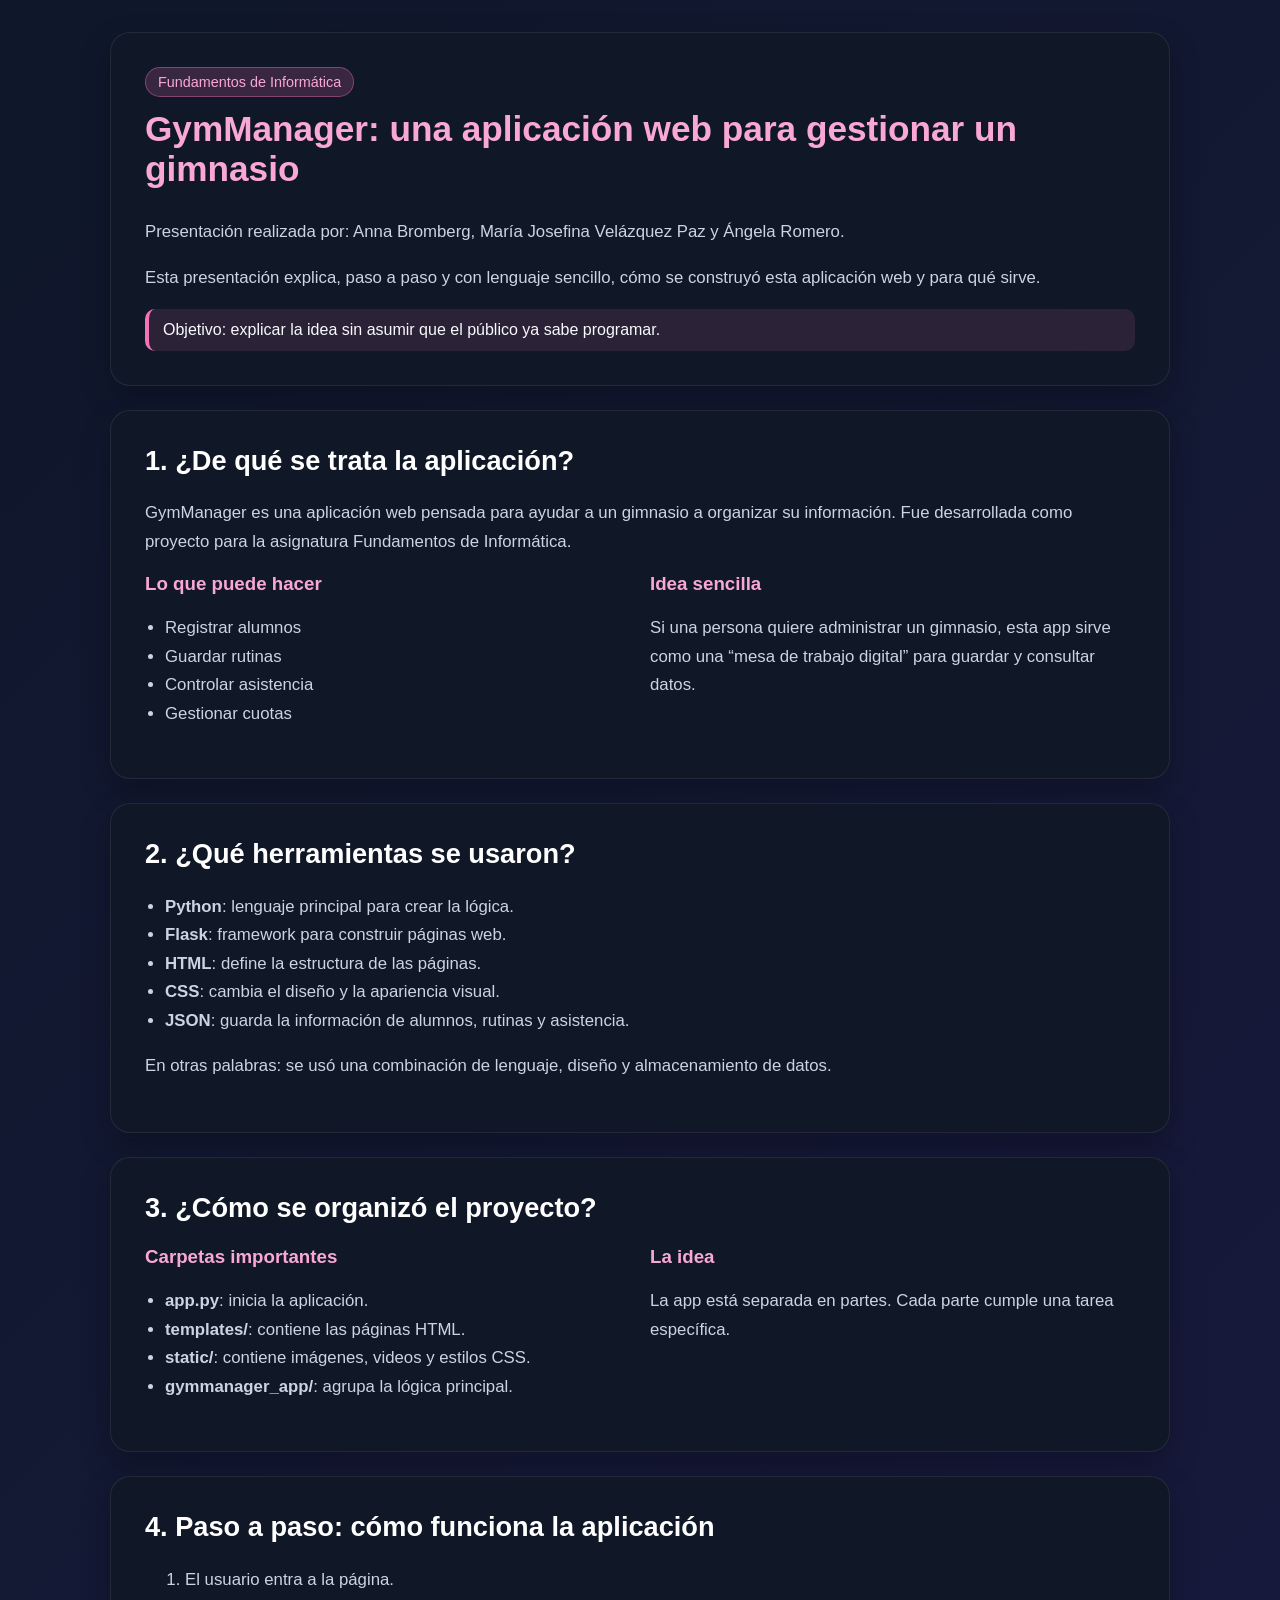
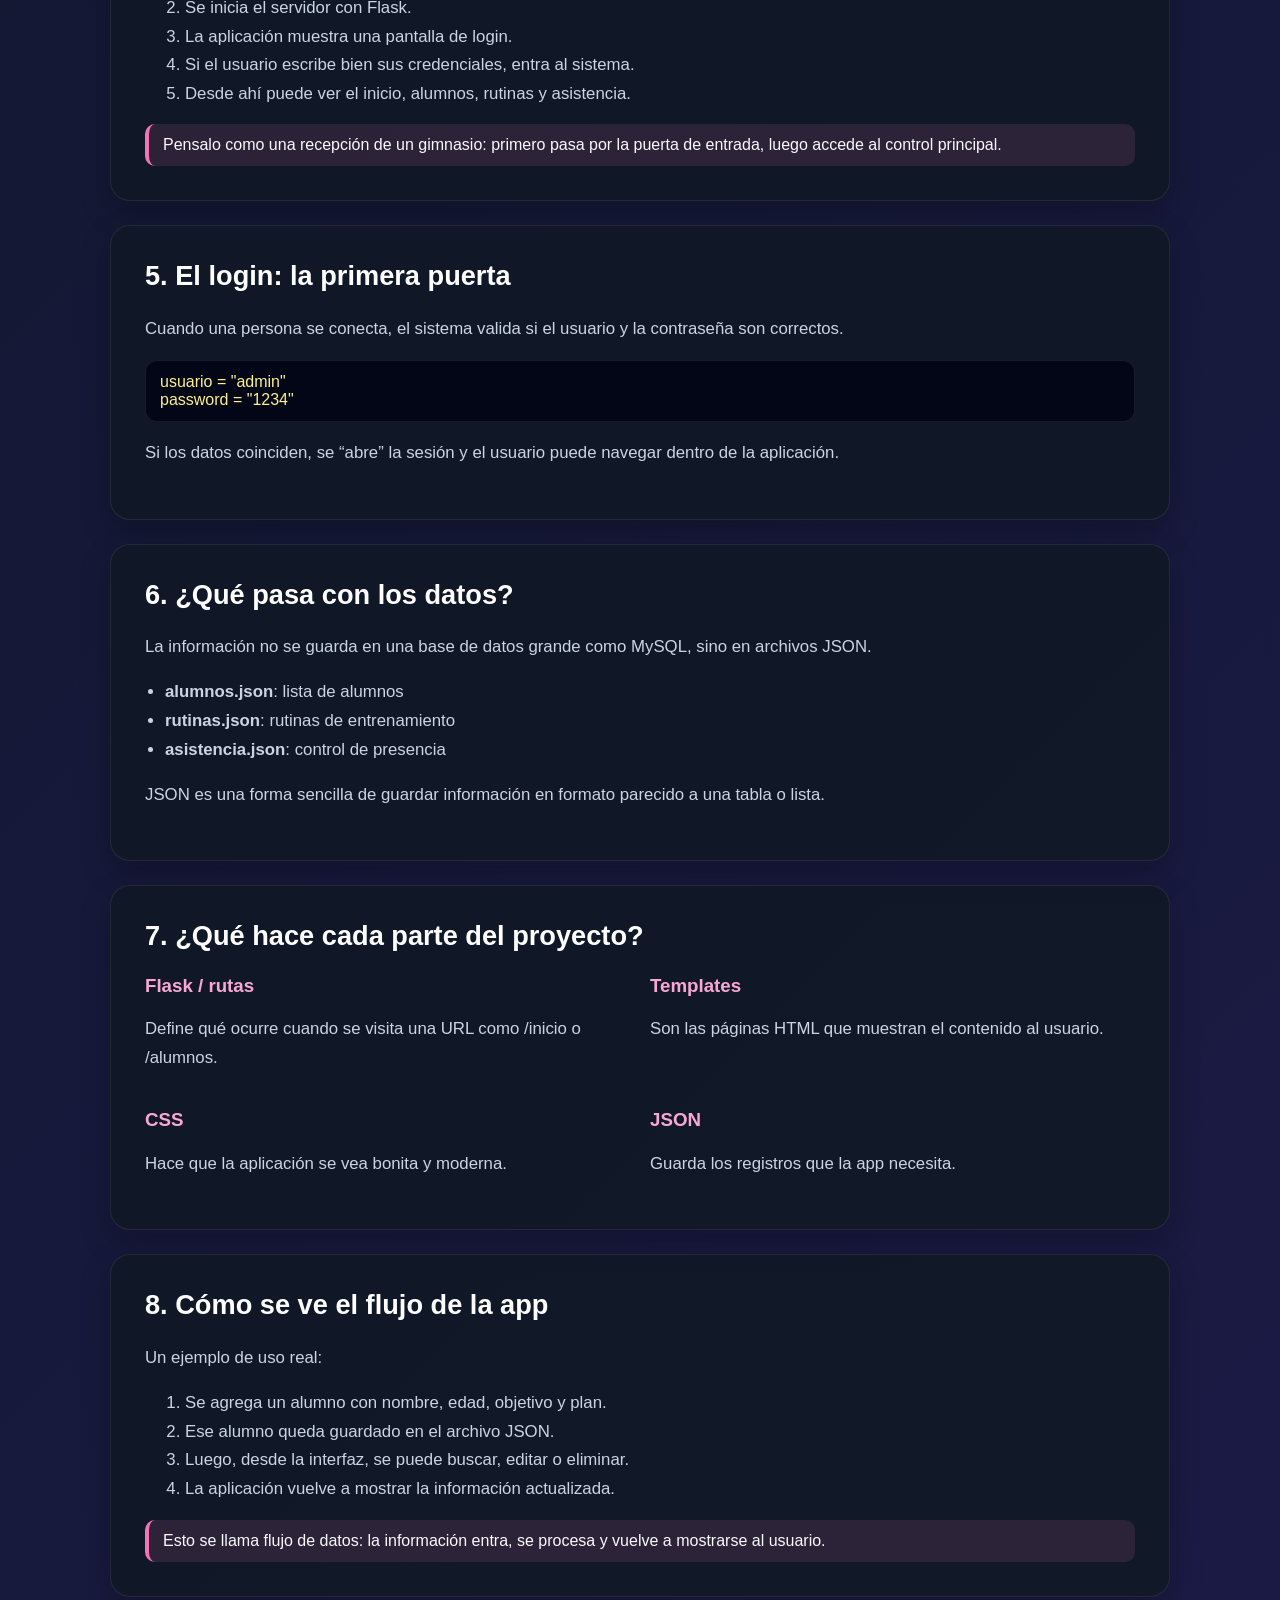
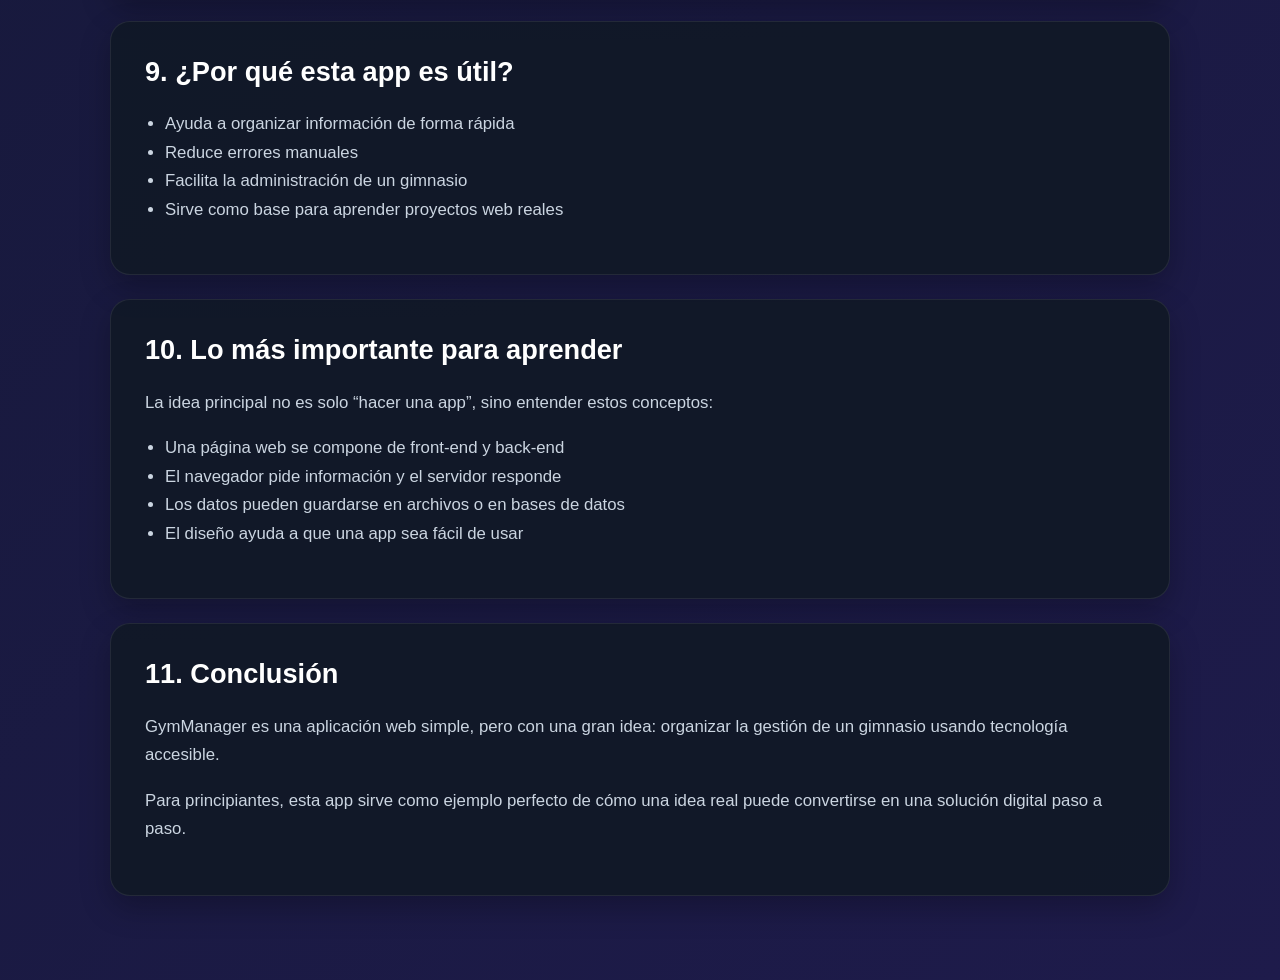
==== presentacion/index.html @ 90b8ef3d "Presentacion" ====
<!DOCTYPE html>
<html lang="es">
<head>
  <meta charset="UTF-8" />
  <meta name="viewport" content="width=device-width, initial-scale=1.0" />
  <title>Presentación GymManager para principiantes</title>
  <style>
    :root {
      --bg: #0f172a;
      --panel: #111827;
      --accent: #f472b6;
      --accent2: #f9a8d4;
      --text: #f8fafc;
      --muted: #cbd5e1;
      --card: #1f2937;
    }

    * { box-sizing: border-box; }
    body {
      margin: 0;
      font-family: Arial, Helvetica, sans-serif;
      background: linear-gradient(135deg, #0f172a, #1e1b4b);
      color: var(--text);
      min-height: 100vh;
    }

    .wrap {
      max-width: 1100px;
      margin: 0 auto;
      padding: 32px 20px 60px;
    }

    .slide {
      background: rgba(17, 24, 39, 0.92);
      border: 1px solid rgba(255,255,255,0.08);
      border-radius: 20px;
      padding: 34px;
      margin-bottom: 24px;
      box-shadow: 0 12px 30px rgba(0,0,0,0.25);
    }

    h1, h2, h3 { margin-top: 0; }
    h1 { font-size: 2.2rem; color: var(--accent2); }
    h2 { font-size: 1.7rem; color: #fff; }
    h3 { color: var(--accent2); }
    p, li { color: var(--muted); line-height: 1.7; font-size: 1.05rem; }
    ul { padding-left: 20px; }
    .pill {
      display: inline-block;
      background: rgba(244, 114, 182, 0.18);
      color: var(--accent2);
      border: 1px solid rgba(244, 114, 182, 0.4);
      border-radius: 999px;
      padding: 6px 12px;
      margin-bottom: 12px;
      font-size: 0.9rem;
    }

    .grid {
      display: grid;
      grid-template-columns: 1fr 1fr;
      gap: 20px;
    }

    .note {
      background: rgba(244, 114, 182, 0.12);
      border-left: 4px solid var(--accent);
      padding: 12px 14px;
      border-radius: 10px;
    }

    .code {
      background: #020617;
      padding: 12px 14px;
      border-radius: 12px;
      color: #fef08a;
      border: 1px solid rgba(255,255,255,0.08);
      overflow: auto;
    }

    @media (max-width: 760px) {
      .grid { grid-template-columns: 1fr; }
      .slide { padding: 22px; }
      h1 { font-size: 1.8rem; }
    }
  </style>
</head>
<body>
  <div class="wrap">
    <section class="slide">
      <div class="pill">Fundamentos de Informática</div>
      <h1>GymManager: una aplicación web para gestionar un gimnasio</h1>
      <p>Presentación realizada por: Anna Bromberg, María Josefina Velázquez Paz y Ángela Romero.</p>
      <p>Esta presentación explica, paso a paso y con lenguaje sencillo, cómo se construyó esta aplicación web y para qué sirve.</p>
      <div class="note">Objetivo: explicar la idea sin asumir que el público ya sabe programar.</div>
    </section>

    <section class="slide">
      <h2>1. ¿De qué se trata la aplicación?</h2>
      <p>GymManager es una aplicación web pensada para ayudar a un gimnasio a organizar su información. Fue desarrollada como proyecto para la asignatura Fundamentos de Informática.</p>
      <div class="grid">
        <div>
          <h3>Lo que puede hacer</h3>
          <ul>
            <li>Registrar alumnos</li>
            <li>Guardar rutinas</li>
            <li>Controlar asistencia</li>
            <li>Gestionar cuotas</li>
          </ul>
        </div>
        <div>
          <h3>Idea sencilla</h3>
          <p>Si una persona quiere administrar un gimnasio, esta app sirve como una “mesa de trabajo digital” para guardar y consultar datos.</p>
        </div>
      </div>
    </section>

    <section class="slide">
      <h2>2. ¿Qué herramientas se usaron?</h2>
      <ul>
        <li><strong>Python</strong>: lenguaje principal para crear la lógica.</li>
        <li><strong>Flask</strong>: framework para construir páginas web.</li>
        <li><strong>HTML</strong>: define la estructura de las páginas.</li>
        <li><strong>CSS</strong>: cambia el diseño y la apariencia visual.</li>
        <li><strong>JSON</strong>: guarda la información de alumnos, rutinas y asistencia.</li>
      </ul>
      <p>En otras palabras: se usó una combinación de lenguaje, diseño y almacenamiento de datos.</p>
    </section>

    <section class="slide">
      <h2>3. ¿Cómo se organizó el proyecto?</h2>
      <div class="grid">
        <div>
          <h3>Carpetas importantes</h3>
          <ul>
            <li><strong>app.py</strong>: inicia la aplicación.</li>
            <li><strong>templates/</strong>: contiene las páginas HTML.</li>
            <li><strong>static/</strong>: contiene imágenes, videos y estilos CSS.</li>
            <li><strong>gymmanager_app/</strong>: agrupa la lógica principal.</li>
          </ul>
        </div>
        <div>
          <h3>La idea</h3>
          <p>La app está separada en partes. Cada parte cumple una tarea específica.</p>
        </div>
      </div>
    </section>

    <section class="slide">
      <h2>4. Paso a paso: cómo funciona la aplicación</h2>
      <ol>
        <li>El usuario entra a la página.</li>
        <li>Se inicia el servidor con Flask.</li>
        <li>La aplicación muestra una pantalla de login.</li>
        <li>Si el usuario escribe bien sus credenciales, entra al sistema.</li>
        <li>Desde ahí puede ver el inicio, alumnos, rutinas y asistencia.</li>
      </ol>
      <div class="note">Pensalo como una recepción de un gimnasio: primero pasa por la puerta de entrada, luego accede al control principal.</div>
    </section>

    <section class="slide">
      <h2>5. El login: la primera puerta</h2>
      <p>Cuando una persona se conecta, el sistema valida si el usuario y la contraseña son correctos.</p>
      <div class="code">usuario = "admin"<br/>password = "1234"</div>
      <p>Si los datos coinciden, se “abre” la sesión y el usuario puede navegar dentro de la aplicación.</p>
    </section>

    <section class="slide">
      <h2>6. ¿Qué pasa con los datos?</h2>
      <p>La información no se guarda en una base de datos grande como MySQL, sino en archivos JSON.</p>
      <ul>
        <li><strong>alumnos.json</strong>: lista de alumnos</li>
        <li><strong>rutinas.json</strong>: rutinas de entrenamiento</li>
        <li><strong>asistencia.json</strong>: control de presencia</li>
      </ul>
      <p>JSON es una forma sencilla de guardar información en formato parecido a una tabla o lista.</p>
    </section>

    <section class="slide">
      <h2>7. ¿Qué hace cada parte del proyecto?</h2>
      <div class="grid">
        <div>
          <h3>Flask / rutas</h3>
          <p>Define qué ocurre cuando se visita una URL como /inicio o /alumnos.</p>
        </div>
        <div>
          <h3>Templates</h3>
          <p>Son las páginas HTML que muestran el contenido al usuario.</p>
        </div>
        <div>
          <h3>CSS</h3>
          <p>Hace que la aplicación se vea bonita y moderna.</p>
        </div>
        <div>
          <h3>JSON</h3>
          <p>Guarda los registros que la app necesita.</p>
        </div>
      </div>
    </section>

    <section class="slide">
      <h2>8. Cómo se ve el flujo de la app</h2>
      <p>Un ejemplo de uso real:</p>
      <ol>
        <li>Se agrega un alumno con nombre, edad, objetivo y plan.</li>
        <li>Ese alumno queda guardado en el archivo JSON.</li>
        <li>Luego, desde la interfaz, se puede buscar, editar o eliminar.</li>
        <li>La aplicación vuelve a mostrar la información actualizada.</li>
      </ol>
      <div class="note">Esto se llama flujo de datos: la información entra, se procesa y vuelve a mostrarse al usuario.</div>
    </section>

    <section class="slide">
      <h2>9. ¿Por qué esta app es útil?</h2>
      <ul>
        <li>Ayuda a organizar información de forma rápida</li>
        <li>Reduce errores manuales</li>
        <li>Facilita la administración de un gimnasio</li>
        <li>Sirve como base para aprender proyectos web reales</li>
      </ul>
    </section>

    <section class="slide">
      <h2>10. Lo más importante para aprender</h2>
      <p>La idea principal no es solo “hacer una app”, sino entender estos conceptos:</p>
      <ul>
        <li>Una página web se compone de front-end y back-end</li>
        <li>El navegador pide información y el servidor responde</li>
        <li>Los datos pueden guardarse en archivos o en bases de datos</li>
        <li>El diseño ayuda a que una app sea fácil de usar</li>
      </ul>
    </section>

    <section class="slide">
      <h2>11. Conclusión</h2>
      <p>GymManager es una aplicación web simple, pero con una gran idea: organizar la gestión de un gimnasio usando tecnología accesible.</p>
      <p>Para principiantes, esta app sirve como ejemplo perfecto de cómo una idea real puede convertirse en una solución digital paso a paso.</p>
    </section>
  </div>
</body>
</html>
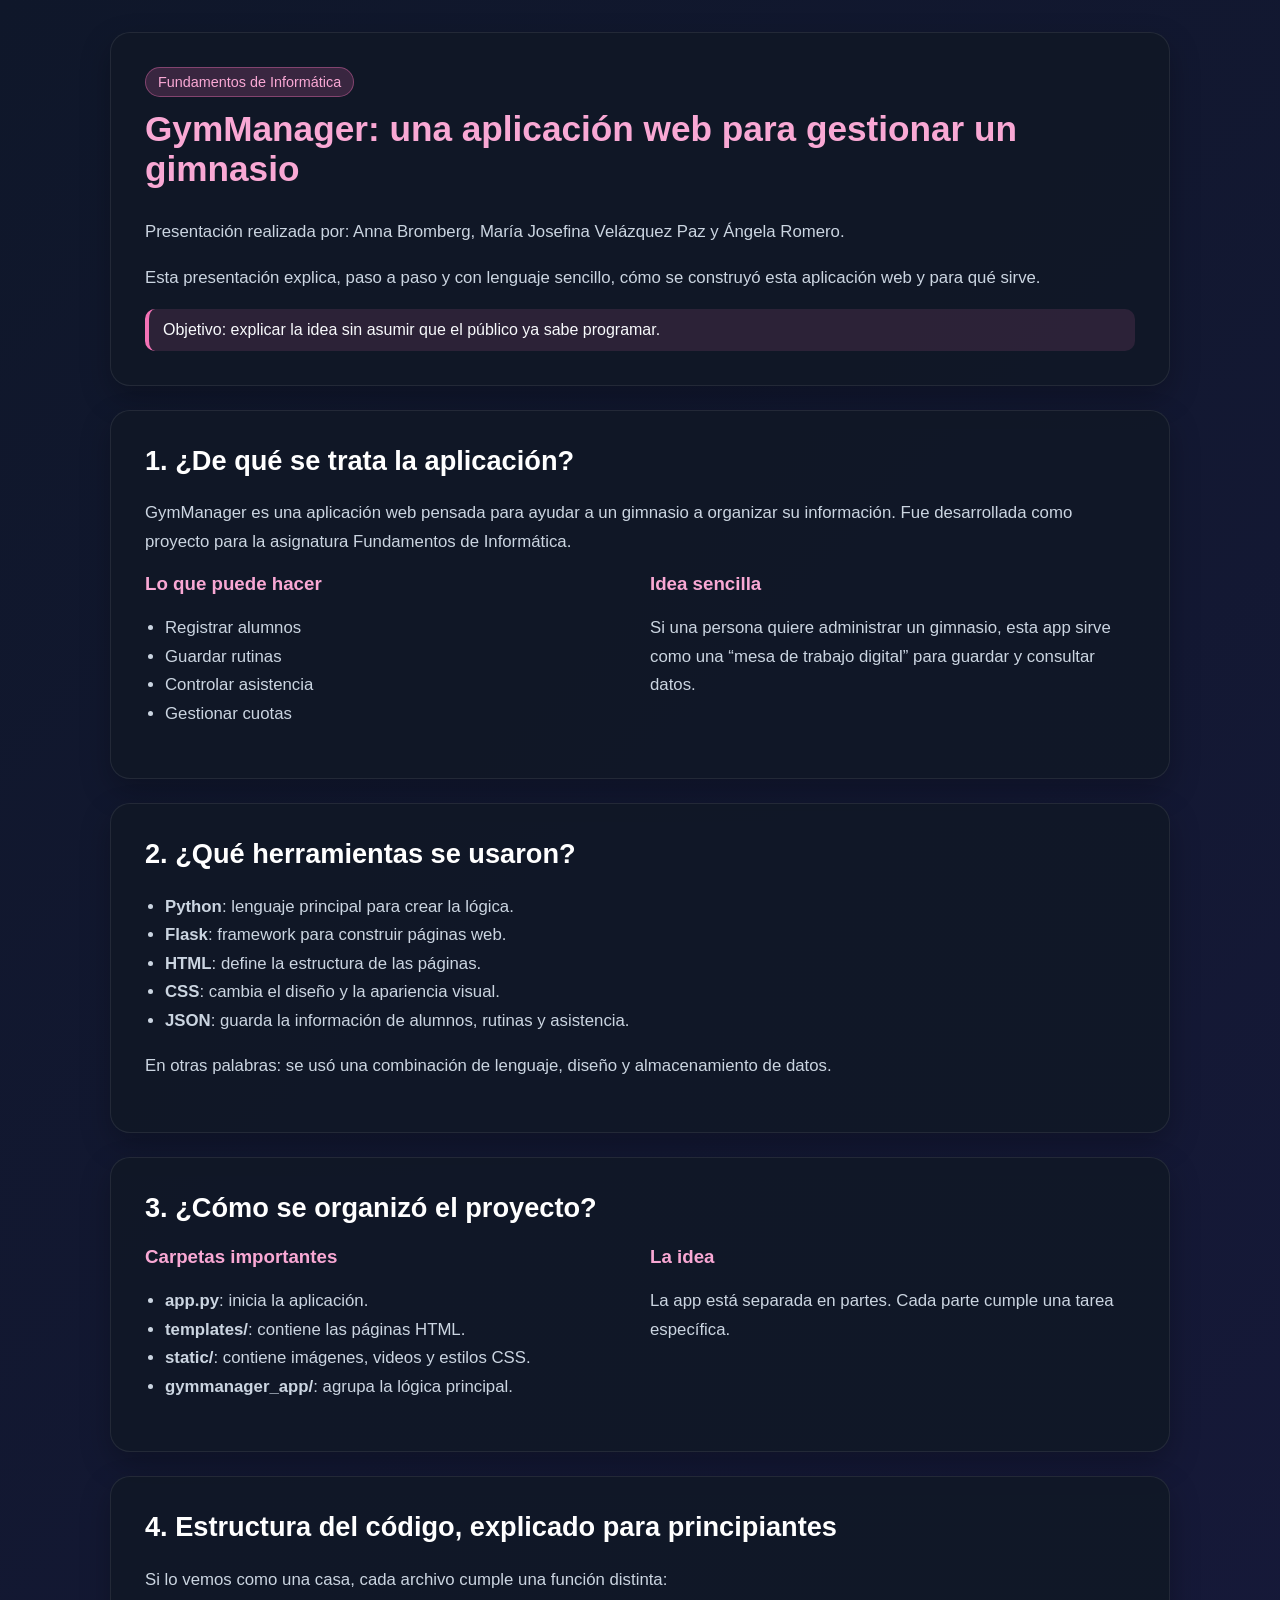
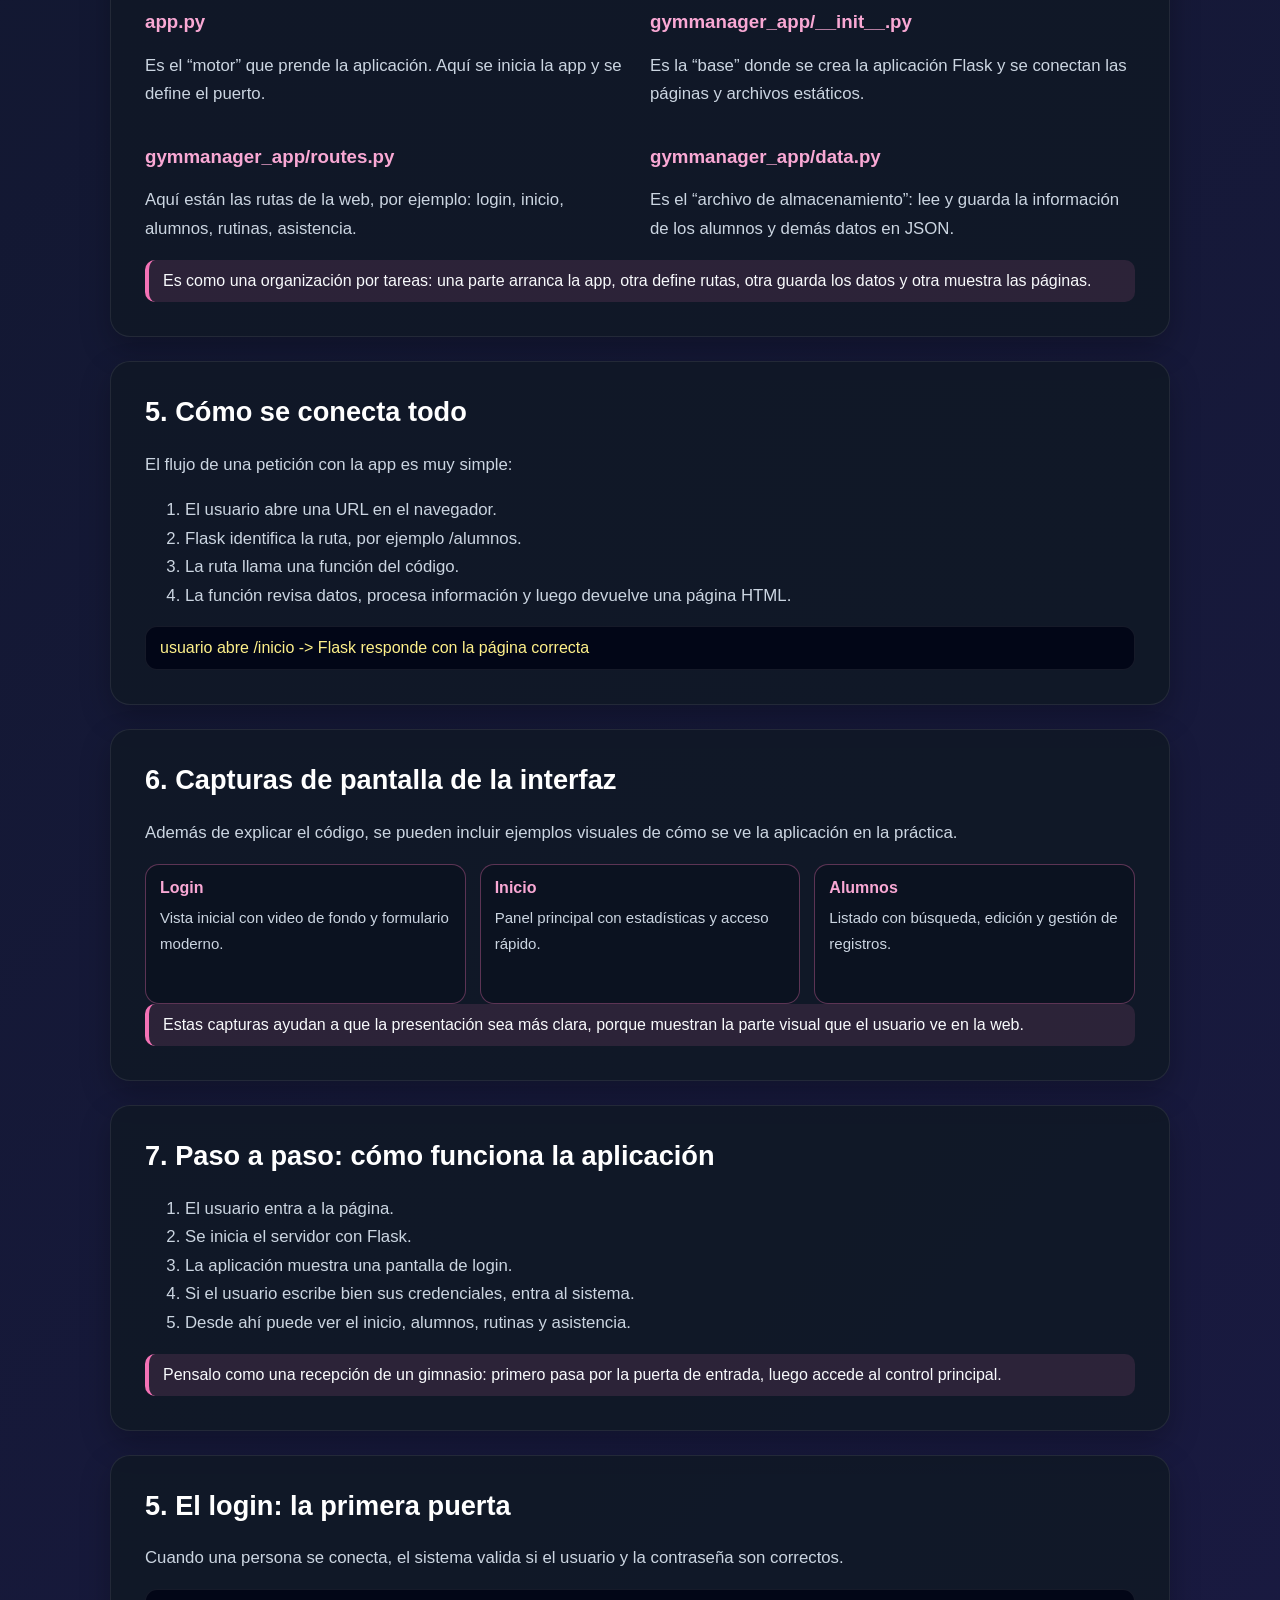
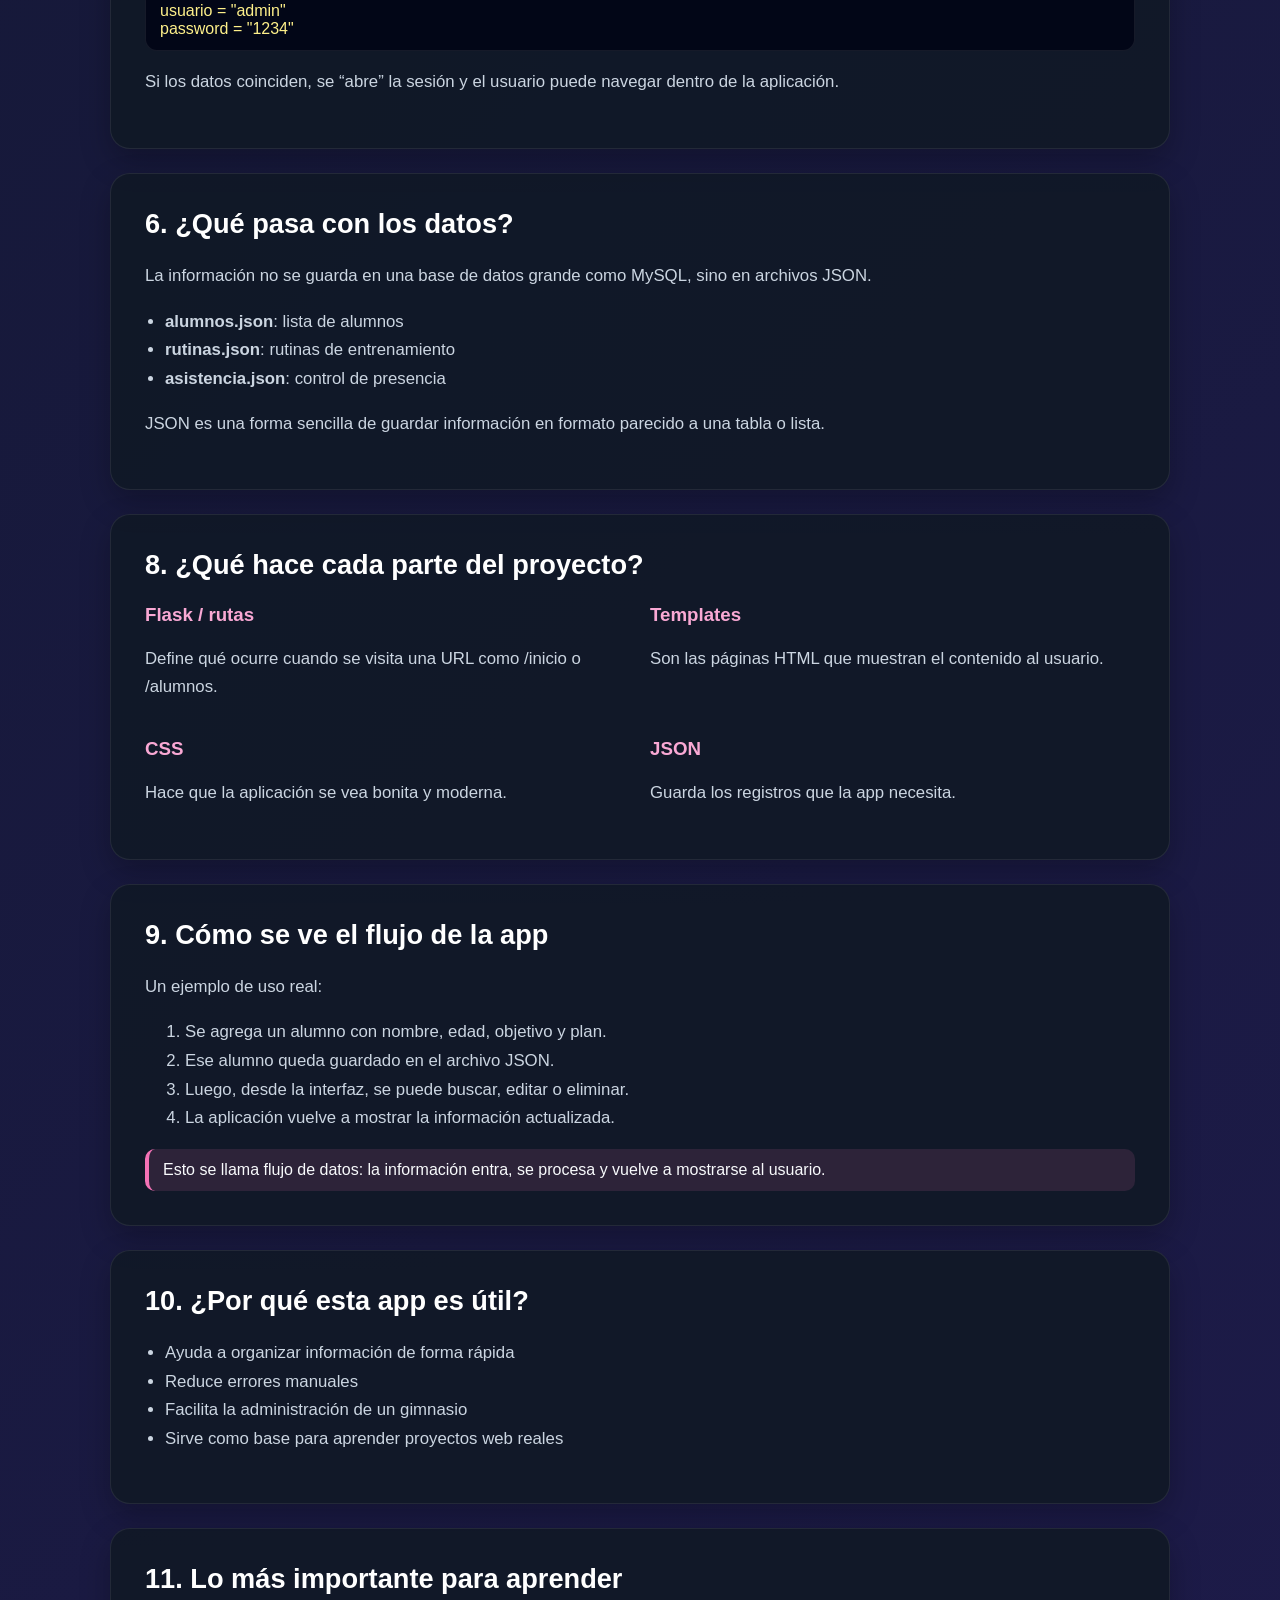
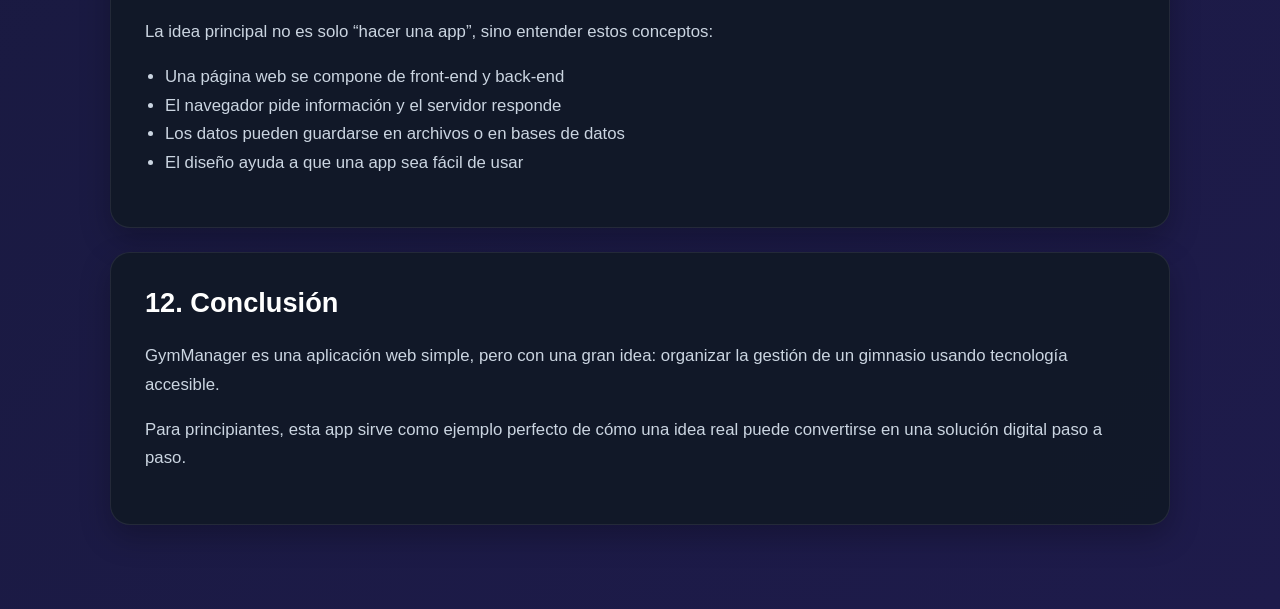
==== commit 25f9ba93: "cuotas" ====
--- a/presentacion/index.html
+++ b/presentacion/index.html
@@ -69,6 +69,32 @@
       border-radius: 10px;
     }
 
+    .mockup-grid {
+      display: grid;
+      grid-template-columns: repeat(3, 1fr);
+      gap: 14px;
+      margin-top: 14px;
+    }
+
+    .mockup {
+      background: #0b1220;
+      border: 1px solid rgba(244, 114, 182, 0.35);
+      border-radius: 14px;
+      padding: 14px;
+      min-height: 140px;
+    }
+
+    .mockup .mini-title {
+      color: var(--accent2);
+      font-weight: bold;
+      margin-bottom: 8px;
+    }
+
+    .mockup p {
+      font-size: 0.94rem;
+      margin: 0;
+    }
+
     .code {
       background: #020617;
       padding: 12px 14px;
@@ -147,7 +173,63 @@
     </section>
 
     <section class="slide">
-      <h2>4. Paso a paso: cómo funciona la aplicación</h2>
+      <h2>4. Estructura del código, explicado para principiantes</h2>
+      <p>Si lo vemos como una casa, cada archivo cumple una función distinta:</p>
+      <div class="grid">
+        <div>
+          <h3><strong>app.py</strong></h3>
+          <p>Es el “motor” que prende la aplicación. Aquí se inicia la app y se define el puerto.</p>
+        </div>
+        <div>
+          <h3><strong>gymmanager_app/__init__.py</strong></h3>
+          <p>Es la “base” donde se crea la aplicación Flask y se conectan las páginas y archivos estáticos.</p>
+        </div>
+        <div>
+          <h3><strong>gymmanager_app/routes.py</strong></h3>
+          <p>Aquí están las rutas de la web, por ejemplo: login, inicio, alumnos, rutinas, asistencia.</p>
+        </div>
+        <div>
+          <h3><strong>gymmanager_app/data.py</strong></h3>
+          <p>Es el “archivo de almacenamiento”: lee y guarda la información de los alumnos y demás datos en JSON.</p>
+        </div>
+      </div>
+      <div class="note">Es como una organización por tareas: una parte arranca la app, otra define rutas, otra guarda los datos y otra muestra las páginas.</div>
+    </section>
+
+    <section class="slide">
+      <h2>5. Cómo se conecta todo</h2>
+      <p>El flujo de una petición con la app es muy simple:</p>
+      <ol>
+        <li>El usuario abre una URL en el navegador.</li>
+        <li>Flask identifica la ruta, por ejemplo /alumnos.</li>
+        <li>La ruta llama una función del código.</li>
+        <li>La función revisa datos, procesa información y luego devuelve una página HTML.</li>
+      </ol>
+      <div class="code">usuario abre /inicio -> Flask responde con la página correcta</div>
+    </section>
+
+    <section class="slide">
+      <h2>6. Capturas de pantalla de la interfaz</h2>
+      <p>Además de explicar el código, se pueden incluir ejemplos visuales de cómo se ve la aplicación en la práctica.</p>
+      <div class="mockup-grid">
+        <div class="mockup">
+          <div class="mini-title">Login</div>
+          <p>Vista inicial con video de fondo y formulario moderno.</p>
+        </div>
+        <div class="mockup">
+          <div class="mini-title">Inicio</div>
+          <p>Panel principal con estadísticas y acceso rápido.</p>
+        </div>
+        <div class="mockup">
+          <div class="mini-title">Alumnos</div>
+          <p>Listado con búsqueda, edición y gestión de registros.</p>
+        </div>
+      </div>
+      <div class="note">Estas capturas ayudan a que la presentación sea más clara, porque muestran la parte visual que el usuario ve en la web.</div>
+    </section>
+
+    <section class="slide">
+      <h2>7. Paso a paso: cómo funciona la aplicación</h2>
       <ol>
         <li>El usuario entra a la página.</li>
         <li>Se inicia el servidor con Flask.</li>
@@ -177,7 +259,7 @@
     </section>
 
     <section class="slide">
-      <h2>7. ¿Qué hace cada parte del proyecto?</h2>
+      <h2>8. ¿Qué hace cada parte del proyecto?</h2>
       <div class="grid">
         <div>
           <h3>Flask / rutas</h3>
@@ -199,7 +281,7 @@
     </section>
 
     <section class="slide">
-      <h2>8. Cómo se ve el flujo de la app</h2>
+      <h2>9. Cómo se ve el flujo de la app</h2>
       <p>Un ejemplo de uso real:</p>
       <ol>
         <li>Se agrega un alumno con nombre, edad, objetivo y plan.</li>
@@ -211,7 +293,7 @@
     </section>
 
     <section class="slide">
-      <h2>9. ¿Por qué esta app es útil?</h2>
+      <h2>10. ¿Por qué esta app es útil?</h2>
       <ul>
         <li>Ayuda a organizar información de forma rápida</li>
         <li>Reduce errores manuales</li>
@@ -221,7 +303,7 @@
     </section>
 
     <section class="slide">
-      <h2>10. Lo más importante para aprender</h2>
+      <h2>11. Lo más importante para aprender</h2>
       <p>La idea principal no es solo “hacer una app”, sino entender estos conceptos:</p>
       <ul>
         <li>Una página web se compone de front-end y back-end</li>
@@ -232,7 +314,7 @@
     </section>
 
     <section class="slide">
-      <h2>11. Conclusión</h2>
+      <h2>12. Conclusión</h2>
       <p>GymManager es una aplicación web simple, pero con una gran idea: organizar la gestión de un gimnasio usando tecnología accesible.</p>
       <p>Para principiantes, esta app sirve como ejemplo perfecto de cómo una idea real puede convertirse en una solución digital paso a paso.</p>
     </section>
